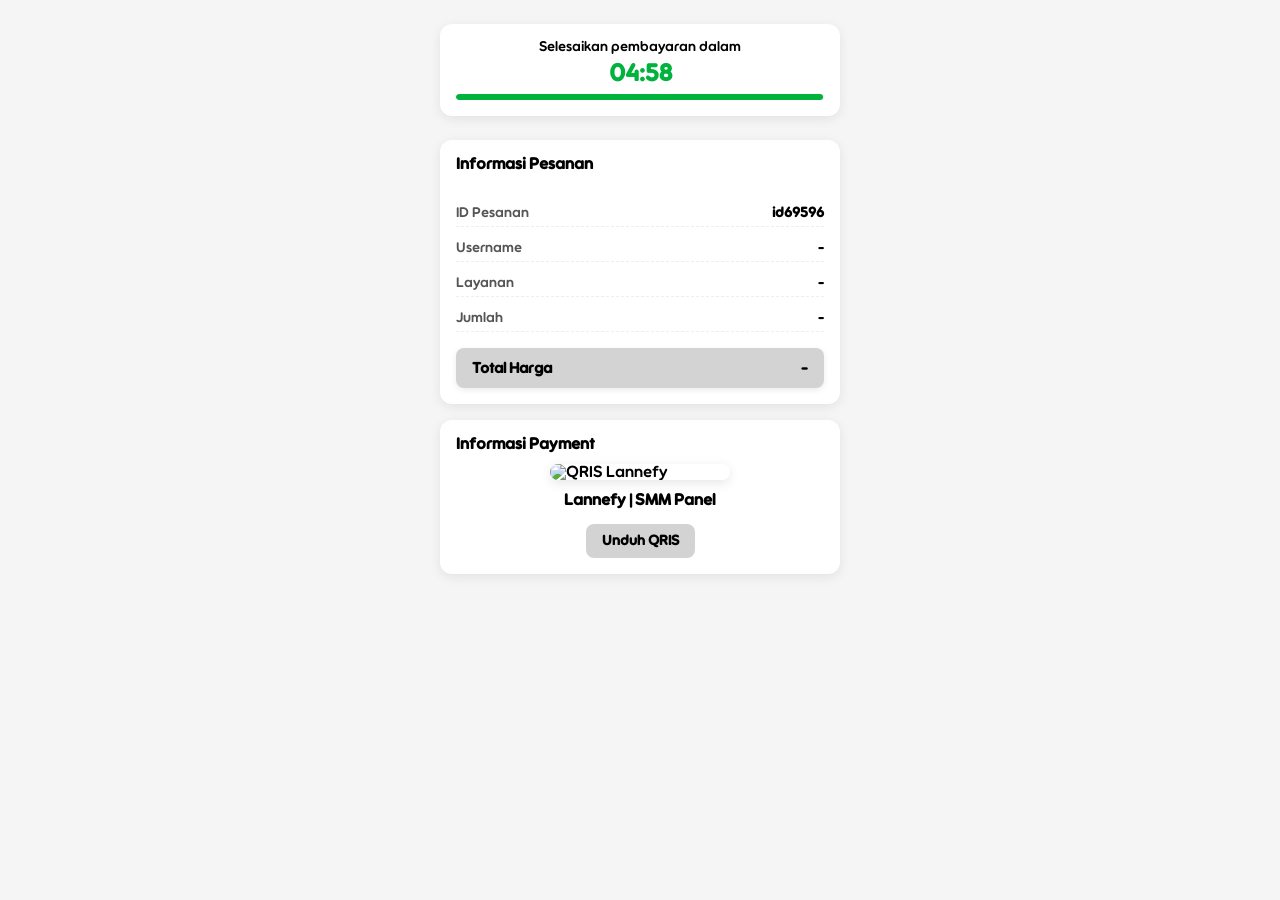
==== pay/payqr.html @ ec4d8335 "Add files via upload" ====
<!DOCTYPE html>
<html lang="id">
<head>
  <meta charset="UTF-8">
  <meta name="viewport" content="width=device-width, initial-scale=1.0">
  <title>Bayar QRIS - Lannefy</title>
  <link rel="stylesheet" href="pay.css">
</head>
<body>

  <main class="container">

    <!-- TIMER -->
    <div class="timer-box">
      <div class="timer-content">
        <span>Selesaikan pembayaran dalam</span>
        <span id="timer">Timer Dimulai</span>
      </div>
      <div class="progress-bar">
        <div class="progress-fill" id="progressFill"></div>
      </div>
      <div id="timerEnd" class="timer-end">Waktu Habis</div>
    </div>

    <!-- STRUK DETAIL PESANAN -->
    <div class="struk-box">
      <div class="struk-header">
        <span>Informasi Pesanan</span>
      </div>
      <br>
      <div class="struk-detail">
        <div class="struk-row">
          <div class="row-left">
            <span class="label">ID Pesanan</span>
            <span class="value" id="orderId">-</span>
          </div>
        </div>
        <div class="struk-row">
          <div class="row-left">
            <span class="label">Username</span>
            <span class="value" id="orderUser">-</span>
          </div>
        </div>
        <div class="struk-row">
          <div class="row-left">
            <span class="label">Layanan</span>
            <span class="value" id="orderService">-</span>
          </div>
        </div>
        <div class="struk-row">
          <div class="row-left">
            <span class="label">Jumlah</span>
            <span class="value" id="orderQty">-</span>
          </div>
        </div>
        <div class="struk-row total-row">
          <div class="row-left">
            <span class="label">Total Harga</span>
            <span class="value" id="orderTotal">-</span>
          </div>
        </div>
      </div>
    </div>

    <!-- PAYMENT INFO BOX (QRIS) -->
    <div class="payment-info-box">
      <div class="payment-info-header">Informasi Payment</div>

      <!-- QRIS Gambar -->
      <div class="payment-qr">
        <img src="../pict/qrpay.jpg" alt="QRIS Lannefy" class="payment-qr-img" id="qrImg">
      </div>

      <!-- Nomor / Text -->
      <p id="danaNumber" style="margin-top: 12px; font-weight: bold; color: black; text-align:center;">
        Lannefy | SMM Panel
      </p>

      <!-- Tombol Unduh QRIS -->
      <div style="text-align:center; margin-top:12px;">
        <button class="download-btn" style="
          padding: 10px 16px;
          border-radius: 8px;
          background-color: lightgrey;
          color: black;
          font-weight: bold;
          border: none;
          cursor: pointer;
        ">Unduh QRIS</button>
      </div>

    </div>
    
  </main>

  <script src="qr.js"></script>
</body>
</html>
---- pay/pay.css ----
/* =========================
   PAYDANA.CSS
========================= */
body {
  font-family: bagus;
  background: #f5f5f5;
  margin: 0;
  padding: 0;
}

@font-face {
  font-family: "bagus";
  src: url("../font/bagus.otf");
}

.container {
  max-width: 400px;
  margin: 24px auto;
  padding: 0 12px;
}

/* =========================
   TIMER BOX
========================= */
.timer-box {
  background: #fff;
  border-radius: 12px;
  padding: 16px;
  text-align: center;
  box-shadow: 0 3px 12px rgba(0,0,0,0.08);
  margin-bottom: 24px;
}

.timer-content {
  display: flex;
  flex-direction: column; /* ubah jadi kolom */
  justify-content: center;
  align-items: center;
  gap: 8px;
  font-weight: 500;
  font-size: 14px;
}

#timer {
  font-size: 24px;
  font-weight: bold;
  color: #e60000;
  min-width: 60px;
  text-align: center;
}

.timer-wrapper {
  display: flex;
  align-items: center;
  gap: 8px;
}



.timer-icon {
  width: 28px;
  height: 28px;
  filter: invert(31%) sepia(94%) saturate(5201%) hue-rotate(356deg) brightness(96%) contrast(104%);
}

.timer-end {
  margin-top: 12px;
  font-size: 14px;
  font-weight: bold;
  color: #e60000;
  display: none;
}

/* =========================
   STRUK DETAIL PESANAN
========================= */
.struk-box {
  background: #fff;
  border-radius: 12px;
  padding: 16px;
  box-shadow: 0 3px 12px rgba(0,0,0,0.08);
}

.struk-header {
  font-weight: bold;
  font-size: 16px;
  margin-bottom: 12px;
  text-align: left;
}

.struk-detail {
  display: flex;
  flex-direction: column;
  gap: 8px;
}

.struk-row {
  display: flex;
  justify-content: space-between; /* <-- ini bikin kiri-kanan */
  align-items: center;
  padding: 6px 0;
  border-bottom: 1px dashed #eee;
}

.struk-row:last-child {
  border-bottom: none;
}

.row-left {
  display: flex;
  justify-content: space-between; /* <-- kiri-kanan */
  width: 100%;
  align-items: center;
}

.label {
  color: #555;
  font-size: 14px;
  text-align: left;
}

.value {
  font-weight: bold;
  font-size: 14px;
  text-align: right; /* <-- jawaban ke kanan */
}

/* =========================
   TOTAL HARGA KHUSUS
========================= */
.total-row {
  background: lightgrey; /* soft merah muda gradient */
  padding: 12px 16px;
  border-radius: 8px;
  box-shadow: 0 2px 6px rgba(0,0,0,0.08);
  margin-top: 8px;
}

.total-row .label {
  font-weight: bold;
  font-size: 15px;
  color: black;
}

.total-row .value {
  font-weight: 700;
  font-size: 16px;
  color: black;
  text-align: right;
}

/* =========================
   RESPONSIVE
========================= */
@media screen and (max-width: 480px) {
  #timer {
    font-size: 20px;
    min-width: 50px;
  }

  .label, .value {
    font-size: 13px;
  }

  .struk-header {
    font-size: 15px;
  }
}

/* =========================
   PAYMENT INFO BOX
========================= */
.payment-info-box {
  background: #fff;
  border-radius: 12px;
  padding: 16px;
  margin-top: 16px;
  box-shadow: 0 3px 12px rgba(0,0,0,0.08);
}

.payment-info-header {
  font-weight: bold;
  font-size: 16px;
  margin-bottom: 12px;
  text-align: left;
}

.payment-info-content {
  display: flex;
  align-items: center;
  gap: 8px;
  margin-bottom: 12px;
}

.payment-icon {
  width: 28px;
  height: 28px;
  border-radius: 8px;
}

.copy-icon {
  width: 20px;
  height: 20px;
  cursor: pointer;
}

.payment-instruction {
  font-size: 14px;
  color: #555;
}

#paymentAmount {
  font-weight: bold;
  color: dodgerblue;
}

/* =========================
   PROGRESS BAR TIMER
========================= */
/* =========================
   PROGRESS BAR TIMER
========================= */
.progress-bar {
  width: 100%;
  height: 6px;
  background: #eee;
  border-radius: 3px;
  overflow: hidden;
  margin-top: 8px;
}

.progress-fill {
  width: 100%;
  height: 100%;
  background: #00b33c; /* ubah dari merah ke hijau default */
  border-radius: 3px;
  transition: width 1s linear, background-color 0.5s;
}

/* =========================
   FORCE LIGHT MODE
========================= */
html, body {
  background-color: #f5f5f5 !important;
  color: #000 !important;
}

@media (prefers-color-scheme: dark) {
  html, body {
    background-color: #f5f5f5 !important;
    color: #000 !important;
  }

  .timer-box,
  .struk-box,
  .payment-info-box {
    background-color: #fff !important;
    color: #000 !important;
    box-shadow: 0 3px 12px rgba(0,0,0,0.08);
  }
}

/* =========================
   PAYMENT QR IMAGE
========================= */
.payment-qr {
  display: flex;
  justify-content: center;
  margin-top: 12px;
}

.payment-qr-img {
  width: 180px;       /* ukuran default QR */
  max-width: 80%;     /* responsif di layar kecil */
  height: auto;       /* jaga aspect ratio */
  border-radius: 12px; /* opsional biar agak rounded */
  box-shadow: 0 3px 12px rgba(0,0,0,0.1);
}

/* =========================
   BUTTON GLOBAL FIX
========================= */
button {
  font-family: "bagus", sans-serif !important; /* paksa font custom */
  font-weight: bold;
  font-size: 14px;
  border: none;
  border-radius: 8px;
  cursor: pointer;
  padding: 10px 16px;
  text-align: center;
  transition: background-color 0.3s ease;
}

/* Tombol konfirmasi/admin & unduh QRIS (tema maroon untuk QRIS) */
.payment-info-box button,
.confirm-box button {
  background-color: #800000; /* maroon */
  color: #fff;
}

.payment-info-box button:hover,
.confirm-box button:hover {
  background-color: #a00000; /* maroon lebih terang saat hover */
}
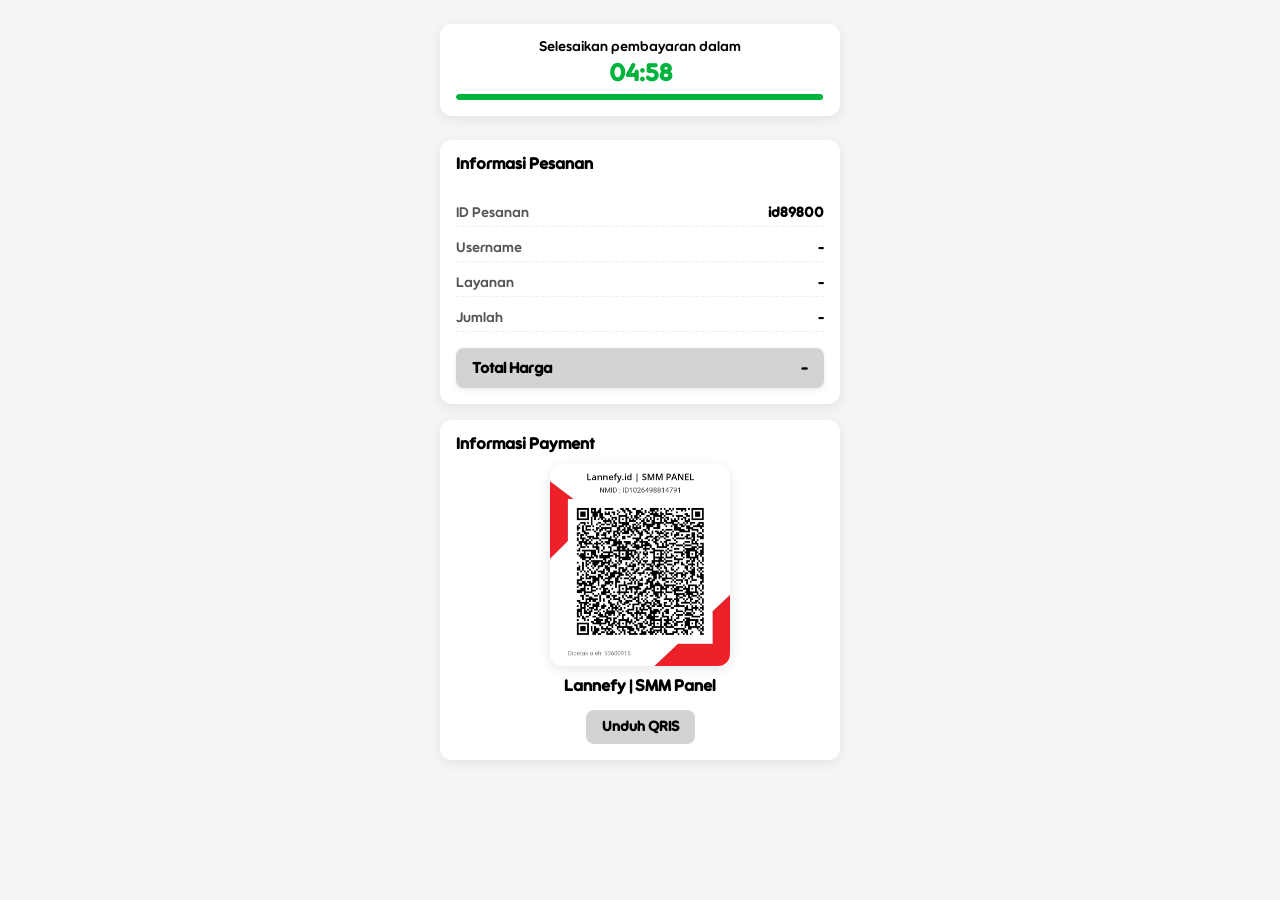
==== commit c8b8568b: "Add files via upload" ====
--- a/pay/payqr.html
+++ b/pay/payqr.html
@@ -91,6 +91,20 @@
 
     </div>
     
+    <!-- CONFIRM BOX -->
+<!-- CONFIRM BOX -->
+<div class="confirm-box" id="confirmBox">
+  <div class="confirm-header">Konfirmasi Pembayaran</div>
+
+  <div class="confirm-content">
+    <p class="confirm-text">
+      Sudah menyelesaikan pembayaran? klik disini untuk konfirmasi ke admin dan kirimkan bukti pembayaran.
+    </p>
+
+    <button id="confirmBtn">Konfirmasi ke Admin</button>
+  </div>
+</div>
+    
   </main>
 
   <script src="qr.js"></script>
--- a/pay/pay.css
+++ b/pay/pay.css
@@ -302,4 +302,46 @@
 .payment-info-box button:hover,
 .confirm-box button:hover {
   background-color: #a00000; /* maroon lebih terang saat hover */
+}
+
+/* =========================
+   CONFIRM BOX
+========================= */
+.confirm-box {
+  background: #fff;
+  border-radius: 12px;
+  padding: 16px;
+  margin-top: 16px;
+  box-shadow: 0 3px 12px rgba(0,0,0,0.08);
+
+  display: none; /* 🔥 hidden awal */
+  opacity: 0;
+  transition: 0.5s;
+
+  text-align: center; /* semua center */
+}
+
+.confirm-header {
+  font-weight: bold;
+  font-size: 16px;
+  margin-bottom: 12px;
+  text-align: center; /* center */
+}
+
+.confirm-text {
+  font-size: 14px;
+  color: #555;
+  margin-bottom: 12px;
+  text-align: center; /* center */
+}
+
+.confirm-content {
+  display: flex;
+  flex-direction: column;
+  align-items: center; /* center horizontal */
+  justify-content: center;
+}
+
+#confirmBtn {
+  margin-top: 8px;
 }
